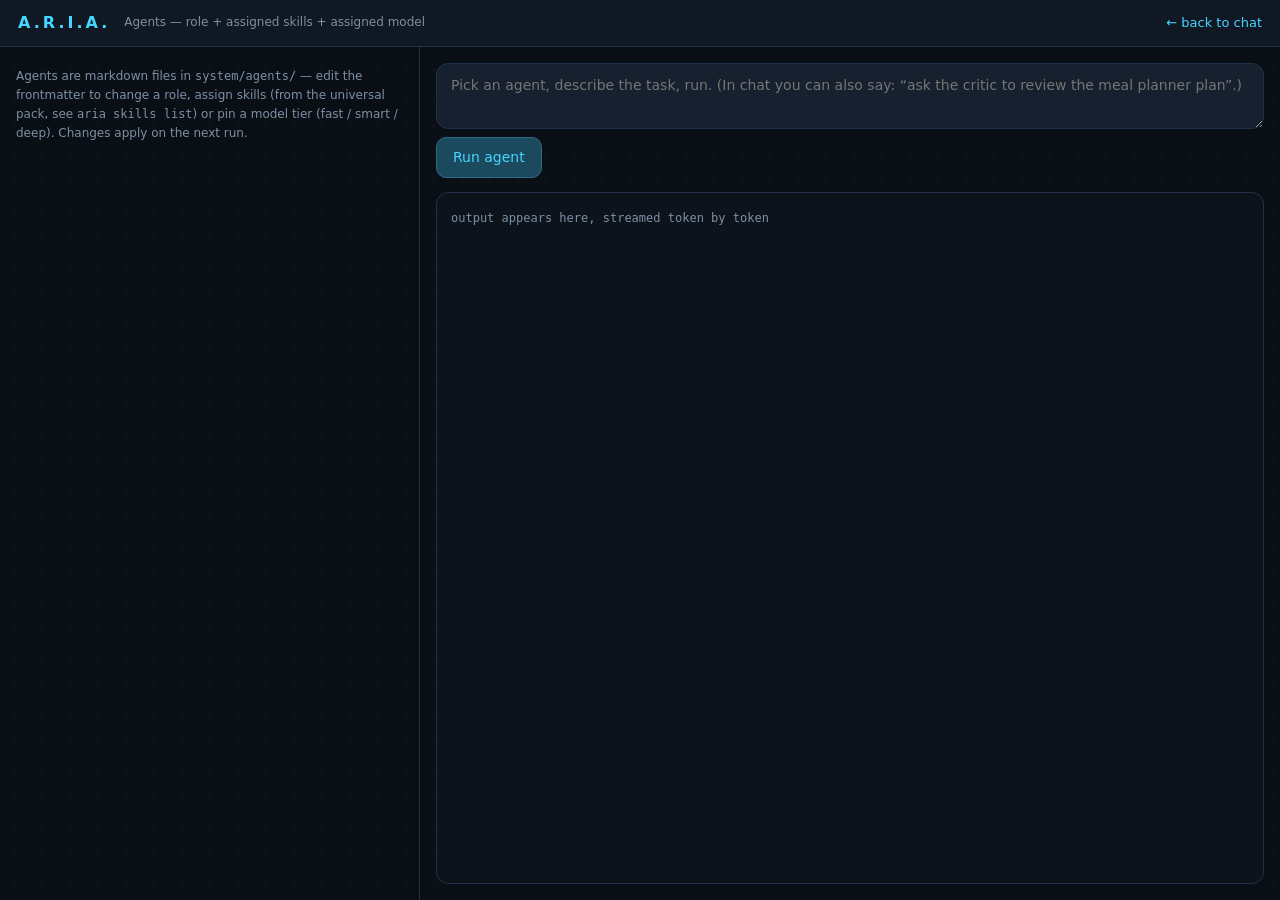
==== ui/agents.html @ ee89483f "Restructure as a Claude-style app with agents, tiers, and always-on mode App shell: the main page no" ====
<!DOCTYPE html>
<html lang="en">
<head>
<meta charset="utf-8">
<meta name="viewport" content="width=device-width, initial-scale=1">
<title>A.R.I.A. — Agents</title>
<link rel="icon" href="data:image/svg+xml,%3Csvg xmlns='http://www.w3.org/2000/svg' viewBox='0 0 16 16'%3E%3Ccircle cx='8' cy='8' r='6' fill='none' stroke='%2345d6ff' stroke-width='2'/%3E%3Ccircle cx='8' cy='8' r='2' fill='%2345d6ff'/%3E%3C/svg%3E">
<style>
  :root {
    --bg: #0a0f16; --panel: #101823; --card: #16202e; --line: #22314a;
    --text: #d7e2ee; --dim: #7d8fa5; --accent: #45d6ff; --accent-dim: #1b4a5e;
    --ok: #4ade80; --warn: #fbbf24; --err: #f87171;
    --mono: "JetBrains Mono", ui-monospace, Menlo, Consolas, monospace;
  }
  * { box-sizing: border-box; margin: 0; }
  body { background: var(--bg); color: var(--text);
         font: 14px/1.6 system-ui, sans-serif; height: 100vh;
         display: flex; flex-direction: column; overflow: hidden;
         background-image: radial-gradient(rgba(125,143,165,.08) 1px, transparent 1px);
         background-size: 28px 28px; }
  header { display: flex; align-items: center; gap: 14px; padding: 10px 18px;
           border-bottom: 1px solid var(--line); background: var(--panel); }
  header h1 { font-size: 16px; letter-spacing: 3px; color: var(--accent); }
  header h1 a { color: inherit; text-decoration: none; }
  header .sub { color: var(--dim); font-size: 12px; }
  #layout { flex: 1; display: flex; min-height: 0; }
  #list { width: 420px; flex: none; overflow-y: auto; padding: 16px;
          border-right: 1px solid var(--line); }
  .agent { background: var(--card); border: 1px solid var(--line);
           border-radius: 12px; padding: 12px 14px; margin-bottom: 12px;
           cursor: pointer; }
  .agent.sel { border-color: var(--accent-dim);
               box-shadow: 0 0 12px rgba(69,214,255,.12); }
  .agent h2 { font-size: 14px; color: var(--accent); letter-spacing: 1px; }
  .agent .role { color: var(--dim); font-size: 12.5px; margin: 4px 0; }
  .badge { display: inline-block; font-size: 10px; border: 1px solid var(--line);
           color: var(--dim); border-radius: 99px; padding: 1px 8px;
           margin: 2px 4px 0 0; }
  .badge.model { color: var(--warn); border-color: #57430e; }
  #work { flex: 1; display: flex; flex-direction: column; min-width: 0;
          padding: 16px; }
  #task { width: 100%; background: var(--card); color: var(--text);
          border: 1px solid var(--line); border-radius: 12px;
          padding: 10px 14px; font: inherit; outline: none; resize: vertical;
          min-height: 64px; }
  #task:focus { border-color: var(--accent-dim); }
  #run { margin-top: 8px; align-self: flex-start; background: var(--accent-dim);
         color: var(--accent); border: 1px solid #2a6b85; border-radius: 10px;
         padding: 8px 16px; font: inherit; cursor: pointer; }
  #run:disabled { opacity: .4; }
  #out { flex: 1; margin-top: 14px; background: rgba(13,20,29,.8);
         border: 1px solid var(--line); border-radius: 12px; padding: 14px;
         overflow-y: auto; white-space: pre-wrap; overflow-wrap: anywhere;
         font-size: 13.5px; }
  #out .lbl { color: var(--dim); font-family: var(--mono); font-size: 12px; }
  #skills-note { color: var(--dim); font-size: 12px; margin: 4px 0 12px; }
</style>
</head>
<body>
<header>
  <h1><a href="/">A.R.I.A.</a></h1><span class="sub">Agents — role + assigned skills + assigned model</span>
  <span style="margin-left:auto"><a href="/" style="color:var(--accent);font-size:13px;text-decoration:none">← back to chat</a></span>
</header>
<div id="layout">
  <div id="list">
    <div id="skills-note">Agents are markdown files in <code>system/agents/</code> —
    edit the frontmatter to change a role, assign skills (from the universal
    pack, see <code>aria skills list</code>) or pin a model tier
    (fast / smart / deep). Changes apply on the next run.</div>
    <div id="agents"></div>
  </div>
  <div id="work">
    <textarea id="task" placeholder="Pick an agent, describe the task, run. (In chat you can also say: “ask the critic to review the meal planner plan”.)"></textarea>
    <button id="run">Run agent</button>
    <div id="out"><span class="lbl">output appears here, streamed token by token</span></div>
  </div>
</div>
<script>
const $ = s => document.querySelector(s);
let selected = null, busy = false;

async function load() {
  const [a, s] = await Promise.all([
    (await fetch('/api/agents')).json(),
    (await fetch('/api/skills')).json()]);
  const el = $('#agents'); el.replaceChildren();
  for (const ag of a.agents) {
    const d = document.createElement('div');
    d.className = 'agent';
    const h = document.createElement('h2'); h.textContent = '⬡ ' + ag.name;
    const r = document.createElement('div'); r.className = 'role';
    r.textContent = ag.role;
    d.append(h, r);
    const m = document.createElement('span');
    m.className = 'badge model'; m.textContent = ag.model;
    d.appendChild(m);
    for (const sk of ag.skills) {
      const b = document.createElement('span');
      b.className = 'badge'; b.textContent = sk; d.appendChild(b);
    }
    d.onclick = () => {
      selected = ag.name;
      document.querySelectorAll('.agent').forEach(x => x.classList.remove('sel'));
      d.classList.add('sel');
    };
    el.appendChild(d);
  }
  const note = $('#skills-note');
  note.textContent += ' Installed skills: ' +
    (s.skills.length ? s.skills.map(x => x.name).join(', ') : 'none yet — run bin/aria install-skills && bin/aria skills convert') + '.';
}

$('#run').onclick = async () => {
  const task = $('#task').value.trim();
  if (!task || busy) return;
  if (!selected) { $('#out').textContent = 'pick an agent on the left first'; return; }
  busy = true; $('#run').disabled = true;
  const out = $('#out');
  out.textContent = '⬡ ' + selected + ' working…\n\n';
  try {
    const resp = await fetch('/api/agent', { method: 'POST',
      body: JSON.stringify({ name: selected, task }) });
    const reader = resp.body.getReader();
    const dec = new TextDecoder(); let buf = '';
    while (true) {
      const { done, value } = await reader.read();
      if (done) break;
      buf += dec.decode(value, { stream: true });
      let i;
      while ((i = buf.indexOf('\n\n')) >= 0) {
        const chunk = buf.slice(0, i); buf = buf.slice(i + 2);
        if (!chunk.startsWith('data: ')) continue;
        const ev = JSON.parse(chunk.slice(6));
        if (ev.event === 'token') { out.textContent += ev.text; out.scrollTop = out.scrollHeight; }
        if (ev.event === 'error') out.textContent += '\n⚠ ' + ev.log;
      }
    }
    out.textContent += '\n\n— done';
  } catch { out.textContent += '\n⚠ stream failed — is the server running?'; }
  busy = false; $('#run').disabled = false;
};

load();
</script>
</body>
</html>
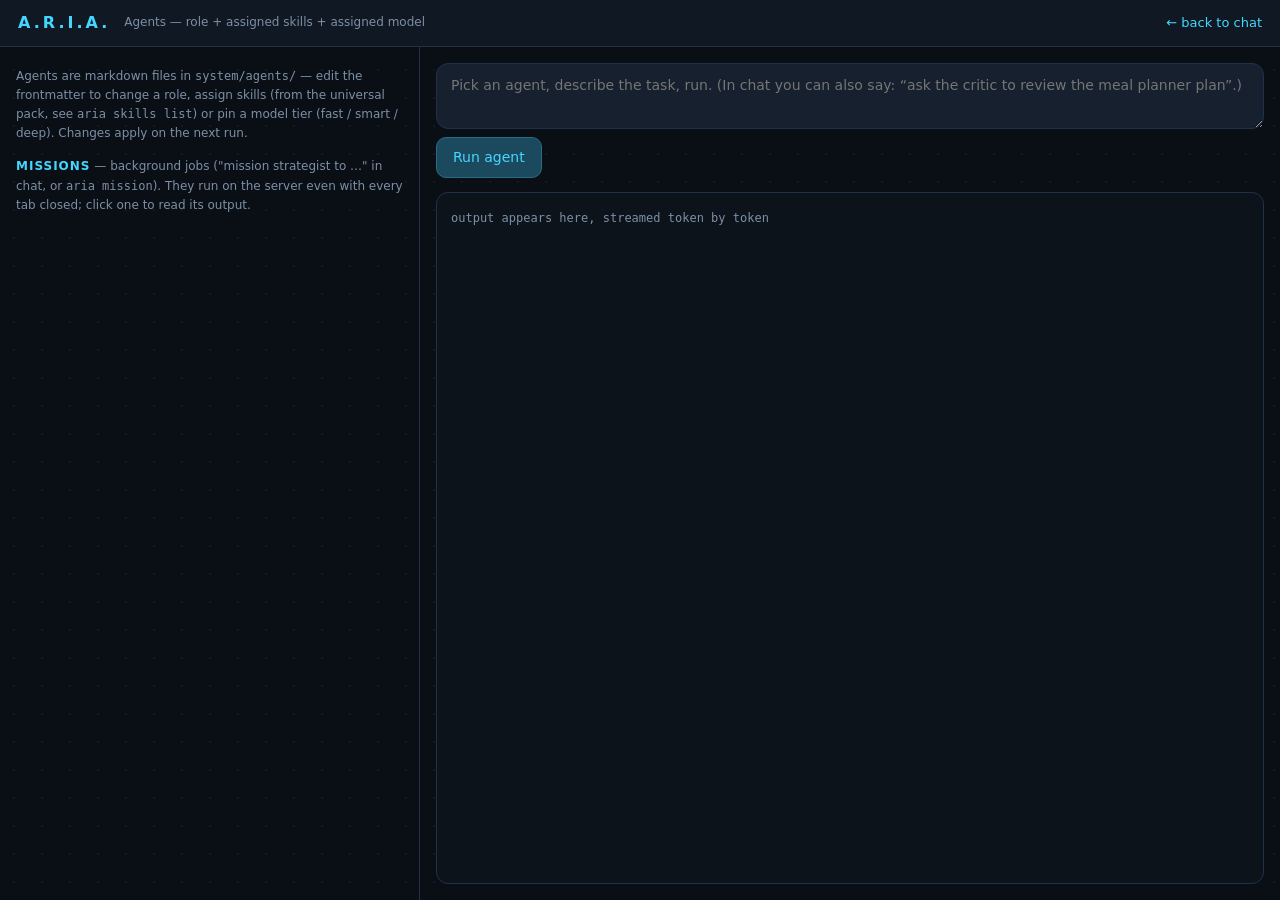
==== commit 96e3237c: "Agents choose any installed model; missions run them in the background Agent frontmatter model: now " ====
--- a/ui/agents.html
+++ b/ui/agents.html
@@ -53,7 +53,7 @@
          overflow-y: auto; white-space: pre-wrap; overflow-wrap: anywhere;
          font-size: 13.5px; }
   #out .lbl { color: var(--dim); font-family: var(--mono); font-size: 12px; }
-  #skills-note { color: var(--dim); font-size: 12px; margin: 4px 0 12px; }
+  #skills-note, #missions-note { color: var(--dim); font-size: 12px; margin: 4px 0 12px; }
 </style>
 </head>
 <body>
@@ -68,6 +68,13 @@
     pack, see <code>aria skills list</code>) or pin a model tier
     (fast / smart / deep). Changes apply on the next run.</div>
     <div id="agents"></div>
+    <div id="missions-note" style="margin-top:14px">
+      <b style="color:var(--accent);font-size:12px;letter-spacing:1px">MISSIONS</b>
+      — background jobs ("mission strategist to …" in chat, or
+      <code>aria mission</code>). They run on the server even with every tab
+      closed; click one to read its output.
+    </div>
+    <div id="missions"></div>
   </div>
   <div id="work">
     <textarea id="task" placeholder="Pick an agent, describe the task, run. (In chat you can also say: “ask the critic to review the meal planner plan”.)"></textarea>
@@ -140,7 +147,35 @@
   busy = false; $('#run').disabled = false;
 };
 
+async function loadMissions() {
+  try {
+    const r = await (await fetch('/api/missions')).json();
+    const el = $('#missions'); el.replaceChildren();
+    for (const m of r.missions.slice().reverse()) {
+      const d = document.createElement('div');
+      d.className = 'agent';
+      const h = document.createElement('h2');
+      h.textContent = (m.status === 'running' ? '⟳ ' :
+                       m.status === 'queued' ? '… ' :
+                       m.status === 'done' ? '✓ ' : '✗ ') + m.id;
+      const rr = document.createElement('div'); rr.className = 'role';
+      rr.textContent = m.task;
+      const b = document.createElement('span');
+      b.className = 'badge' + (m.status === 'done' ? '' : ' model');
+      b.textContent = m.status;
+      d.append(h, rr, b);
+      d.onclick = async () => {
+        const n = await (await fetch('/api/note?path=' +
+          encodeURIComponent(m.path))).json();
+        $('#out').textContent = n.content || n.error || '';
+      };
+      el.appendChild(d);
+    }
+  } catch {}
+}
+
 load();
+loadMissions(); setInterval(loadMissions, 15000);
 </script>
 </body>
 </html>
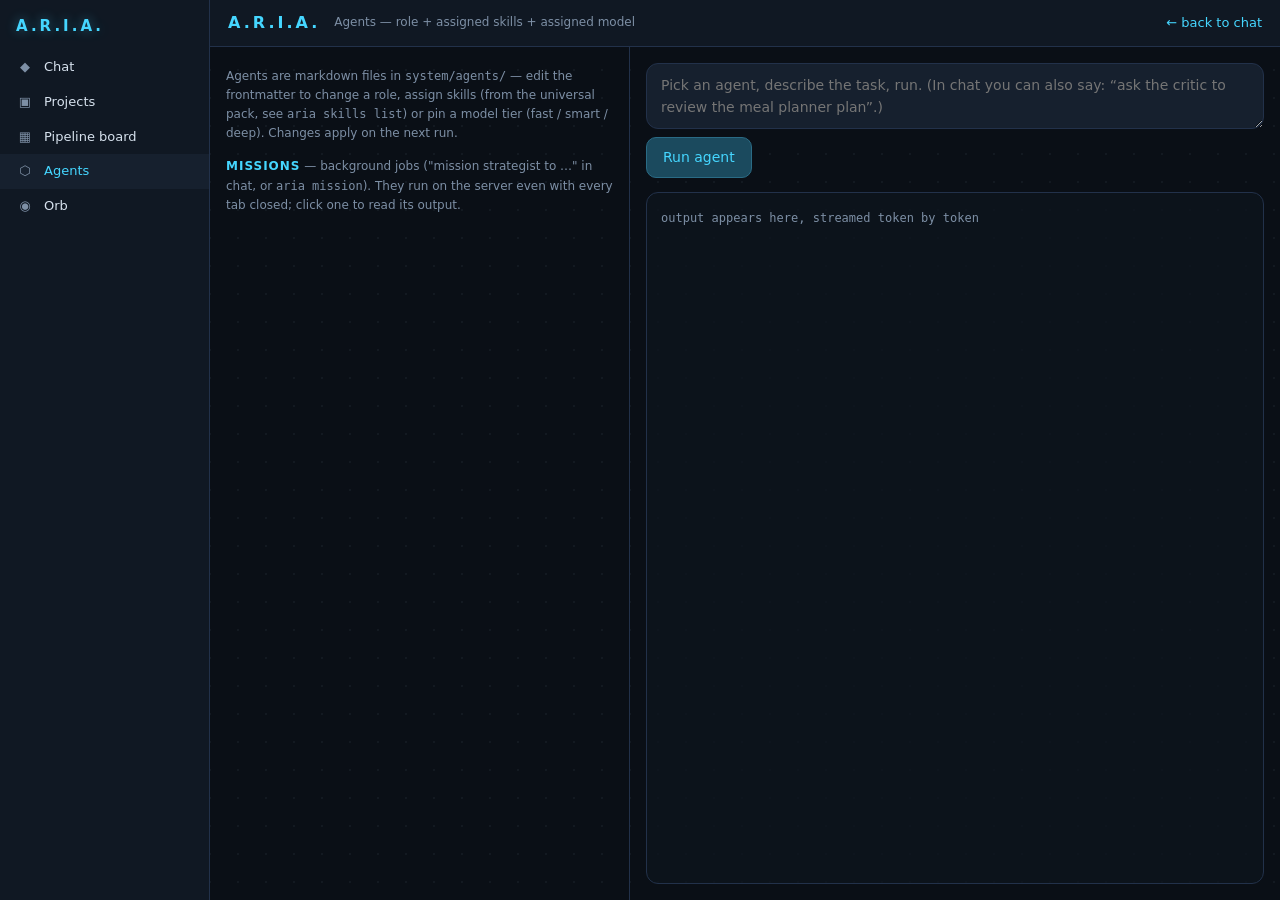
==== commit dc091ffc: "Autopilot: autonomous recursive project execution + Projects page Engine: autopilot_plan turns requi" ====
--- a/ui/agents.html
+++ b/ui/agents.html
@@ -15,7 +15,7 @@
   * { box-sizing: border-box; margin: 0; }
   body { background: var(--bg); color: var(--text);
          font: 14px/1.6 system-ui, sans-serif; height: 100vh;
-         display: flex; flex-direction: column; overflow: hidden;
+         display: flex; overflow: hidden;
          background-image: radial-gradient(rgba(125,143,165,.08) 1px, transparent 1px);
          background-size: 28px 28px; }
   header { display: flex; align-items: center; gap: 14px; padding: 10px 18px;
@@ -54,9 +54,33 @@
          font-size: 13.5px; }
   #out .lbl { color: var(--dim); font-family: var(--mono); font-size: 12px; }
   #skills-note, #missions-note { color: var(--dim); font-size: 12px; margin: 4px 0 12px; }
+
+  #nav-side { width: 210px; flex: none; background: var(--panel);
+              border-right: 1px solid var(--line); padding-top: 14px;
+              display: flex; flex-direction: column; }
+  #nav-side h1 { font-size: 15px; letter-spacing: 3px; color: var(--accent);
+                 text-shadow: 0 0 12px rgba(69,214,255,.4);
+                 padding: 0 16px 12px; }
+  #nav-side a { display: flex; gap: 10px; align-items: center;
+                padding: 7px 16px; color: var(--text);
+                text-decoration: none; font-size: 13px; }
+  #nav-side a:hover { background: var(--card); }
+  #nav-side a.here { background: var(--card); color: var(--accent); }
+  #nav-side .ico { width: 18px; text-align: center; color: var(--dim); }
+  #page { flex: 1; display: flex; flex-direction: column; min-width: 0; }
 </style>
 </head>
 <body>
+<aside id="nav-side">
+  <h1>A.R.I.A.</h1>
+  <a href="/"><span class="ico">◆</span> Chat</a>
+  <a href="/projects"><span class="ico">▣</span> Projects</a>
+  <a href="/board"><span class="ico">▦</span> Pipeline board</a>
+  <a href="/agents" class="here"><span class="ico">⬡</span> Agents</a>
+  <a href="/orb"><span class="ico">◉</span> Orb</a>
+</aside>
+<div id="page">
+
 <header>
   <h1><a href="/">A.R.I.A.</a></h1><span class="sub">Agents — role + assigned skills + assigned model</span>
   <span style="margin-left:auto"><a href="/" style="color:var(--accent);font-size:13px;text-decoration:none">← back to chat</a></span>
@@ -82,6 +106,7 @@
     <div id="out"><span class="lbl">output appears here, streamed token by token</span></div>
   </div>
 </div>
+</div><!-- /page -->
 <script>
 const $ = s => document.querySelector(s);
 let selected = null, busy = false;
